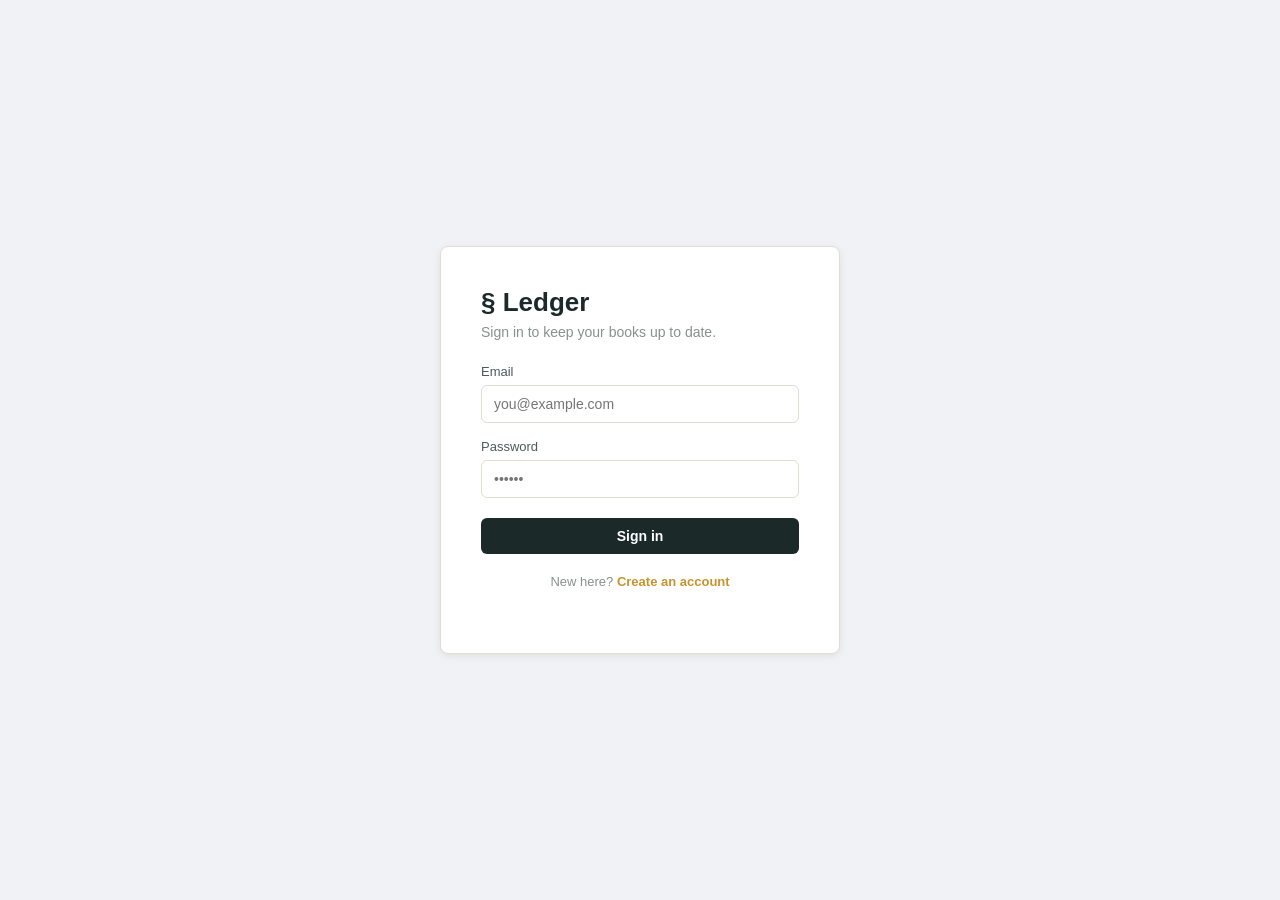
==== expense-tracker/src/main/resources/static/index.html @ 5defc19c "Initial commit - Full Stack Expense Tracker" ====
<!DOCTYPE html>
<html lang="en">
<head>
    <meta charset="UTF-8"/>
    <meta name="viewport" content="width=device-width, initial-scale=1.0"/>
    <title>Ledger — Login</title>
    <link rel="stylesheet" href="css/style.css"/>
</head>
<body>
<div class="auth-screen">
    <div class="auth-card">
        <h1>§ Ledger</h1>
        <p>Sign in to keep your books up to date.</p>
        <div class="error-banner" id="error" style="display:none;"></div>
        <form onsubmit="handleLogin">
            <div class="field">
                <label for="email">Email</label>
                <input id="email" type="email" required placeholder="you@example.com"/>
            </div>
            <div class="field">
                <label for="password">Password</label>
                <input id="password" type="password" required placeholder="••••••"/>
            </div>
            <button type="submit" class="btn-primary">Sign in</button>
        </form>
        <p style="text-align:center;margin-top:20px;font-size:13px;color:#8a8f8d;">
            New here? <a href="register.html">Create an account</a>
        </p>
    </div>
</div>
<script src="js/api.js"></script>
<script src="js/auth.js"></script>
</body>
</html>
---- expense-tracker/src/main/resources/static/css/style.css ----
* {
    box-sizing: border-box;
    margin: 0;
    padding: 0;
}

body {
    font-family: 'Segoe UI', sans-serif;
    background: #f0f2f5;
    color: #1b2a28;
}

/* ── Navbar ── */
.navbar {
    background: #ffffff;
    border-bottom: 1px solid #e3ddd1;
    padding: 16px 40px;
    display: flex;
    align-items: center;
    justify-content: space-between;
}
.navbar__brand {
    font-size: 22px;
    font-weight: 700;
    color: #1b2a28;
}
.navbar__brand span { color: #c8932f; }
.navbar__links a {
    text-decoration: none;
    color: #4b5b59;
    font-weight: 500;
    margin-left: 24px;
    font-size: 14px;
    padding-bottom: 2px;
}
.navbar__links a:hover,
.navbar__links a.active {
    color: #1b2a28;
    border-bottom: 2px solid #c8932f;
}
.navbar__user {
    display: flex;
    align-items: center;
    gap: 16px;
    font-size: 14px;
    color: #4b5b59;
}

/* ── Auth ── */
.auth-screen {
    min-height: 100vh;
    display: flex;
    align-items: center;
    justify-content: center;
    background: #f0f2f5;
}
.auth-card {
    background: #fff;
    border: 1px solid #e3ddd1;
    border-radius: 8px;
    padding: 40px;
    width: 100%;
    max-width: 400px;
    box-shadow: 0 2px 8px rgba(0,0,0,0.08);
}
.auth-card h1 { font-size: 26px; margin-bottom: 6px; }
.auth-card p  { color: #8a8f8d; font-size: 14px; margin-bottom: 24px; }
.auth-card a  { color: #c8932f; font-weight: 600; text-decoration: none; }

/* ── Fields ── */
.field {
    display: flex;
    flex-direction: column;
    gap: 6px;
    margin-bottom: 16px;
}
.field label { font-size: 13px; font-weight: 500; color: #4b5b59; }
.field input,
.field select {
    font-size: 14px;
    padding: 10px 12px;
    border: 1px solid #e3ddd1;
    border-radius: 6px;
    background: #fff;
    color: #1b2a28;
    width: 100%;
}
.field input:focus,
.field select:focus { border-color: #c8932f; outline: none; }

/* ── Buttons ── */
.btn-primary {
    width: 100%;
    margin-top: 4px;
    padding: 10px 18px;
    background: #1b2a28;
    color: #fff;
    border: none;
    border-radius: 6px;
    font-size: 14px;
    font-weight: 600;
    cursor: pointer;
}
.btn-primary:hover    { background: #0f1c1a; }
.btn-primary:disabled { opacity: 0.6; cursor: not-allowed; }

.btn-income {
    background: #1f7a5c;
    color: #fff;
    border: none;
    padding: 10px 20px;
    border-radius: 6px;
    cursor: pointer;
    font-weight: 600;
    font-size: 14px;
}
.btn-income:hover { background: #185f48; }

.btn-expense {
    background: #a8432b;
    color: #fff;
    border: none;
    padding: 10px 20px;
    border-radius: 6px;
    cursor: pointer;
    font-weight: 600;
    font-size: 14px;
}
.btn-expense:hover { background: #8c3522; }

.btn-ghost {
    background: transparent;
    border: 1px solid #e3ddd1;
    color: #4b5b59;
    padding: 8px 16px;
    border-radius: 6px;
    cursor: pointer;
    font-size: 14px;
}
.btn-ghost:hover { border-color: #4b5b59; }

.btn-remove {
    background: none;
    border: none;
    color: #8a8f8d;
    cursor: pointer;
    font-size: 13px;
}
.btn-remove:hover { color: #a8432b; }

/* ── Error ── */
.error-banner {
    background: #f7e9e4;
    color: #a8432b;
    border: 1px solid #a8432b;
    border-radius: 6px;
    padding: 10px 14px;
    font-size: 13px;
    margin-bottom: 16px;
}

/* ── Page ── */
.page { max-width: 1080px; margin: 0 auto; padding: 40px; }
.page-header { margin-bottom: 28px; }
.page-header h1 { font-size: 28px; }
.page-header p  { color: #8a8f8d; font-size: 14px; margin-top: 6px; }

/* ── Dashboard Cards ── */
.summary-grid {
    display: grid;
    grid-template-columns: repeat(3, 1fr);
    gap: 20px;
    margin-bottom: 36px;
}
.summary-card {
    background: #fff;
    border: 1px solid #e3ddd1;
    border-radius: 8px;
    padding: 24px;
    position: relative;
    overflow: hidden;
}
.summary-card::before {
    content: '';
    position: absolute;
    top: 0; left: 0;
    width: 4px; height: 100%;
}
.summary-card.income::before  { background: #1f7a5c; }
.summary-card.expense::before { background: #a8432b; }
.summary-card.savings::before { background: #c8932f; }
.summary-card__label {
    font-size: 12px;
    font-weight: 600;
    text-transform: uppercase;
    letter-spacing: 0.05em;
    color: #8a8f8d;
    display: block;
    margin-bottom: 10px;
}
.summary-card__amount {
    font-size: 28px;
    font-weight: 700;
    display: block;
}
.summary-card.income  .summary-card__amount { color: #1f7a5c; }
.summary-card.expense .summary-card__amount { color: #a8432b; }
.summary-card.savings .summary-card__amount { color: #c8932f; }

/* ── Transaction Form ── */
.transaction-form {
    background: #fff;
    border: 1px solid #e3ddd1;
    border-radius: 8px;
    padding: 28px;
    margin-bottom: 28px;
}
.form-row {
    display: grid;
    grid-template-columns: 1.2fr 1fr 1fr;
    gap: 16px;
}

/* ── Ledger Table ── */
.ledger {
    background: #fff;
    border: 1px solid #e3ddd1;
    border-radius: 8px;
    overflow: hidden;
}
.ledger table { width: 100%; border-collapse: collapse; }
.ledger th {
    text-align: left;
    font-size: 12px;
    font-weight: 600;
    text-transform: uppercase;
    letter-spacing: 0.04em;
    color: #8a8f8d;
    padding: 14px 20px;
    border-bottom: 1px solid #e3ddd1;
}
.ledger td {
    padding: 14px 20px;
    border-bottom: 1px solid #e3ddd1;
    font-size: 14px;
}
.ledger tr:last-child td { border-bottom: none; }
.ledger .amount { text-align: right; font-weight: 600; }
.ledger .amount.income  { color: #1f7a5c; }
.ledger .amount.expense { color: #a8432b; }
.category-badge {
    display: inline-block;
    padding: 3px 10px;
    border-radius: 999px;
    background: #f0f2f5;
    border: 1px solid #e3ddd1;
    font-size: 12px;
    font-weight: 500;
}
.empty-state {
    padding: 48px;
    text-align: center;
    color: #8a8f8d;
}
.empty-state p { font-size: 15px; color: #4b5b59; font-weight: 500; margin-bottom: 4px; }

@media (max-width: 720px) {
    .summary-grid        { grid-template-columns: 1fr; }
    .form-row            { grid-template-columns: 1fr; }
    .page                { padding: 20px; }
    .navbar              { padding: 16px 20px; flex-wrap: wrap; gap: 12px; }
}
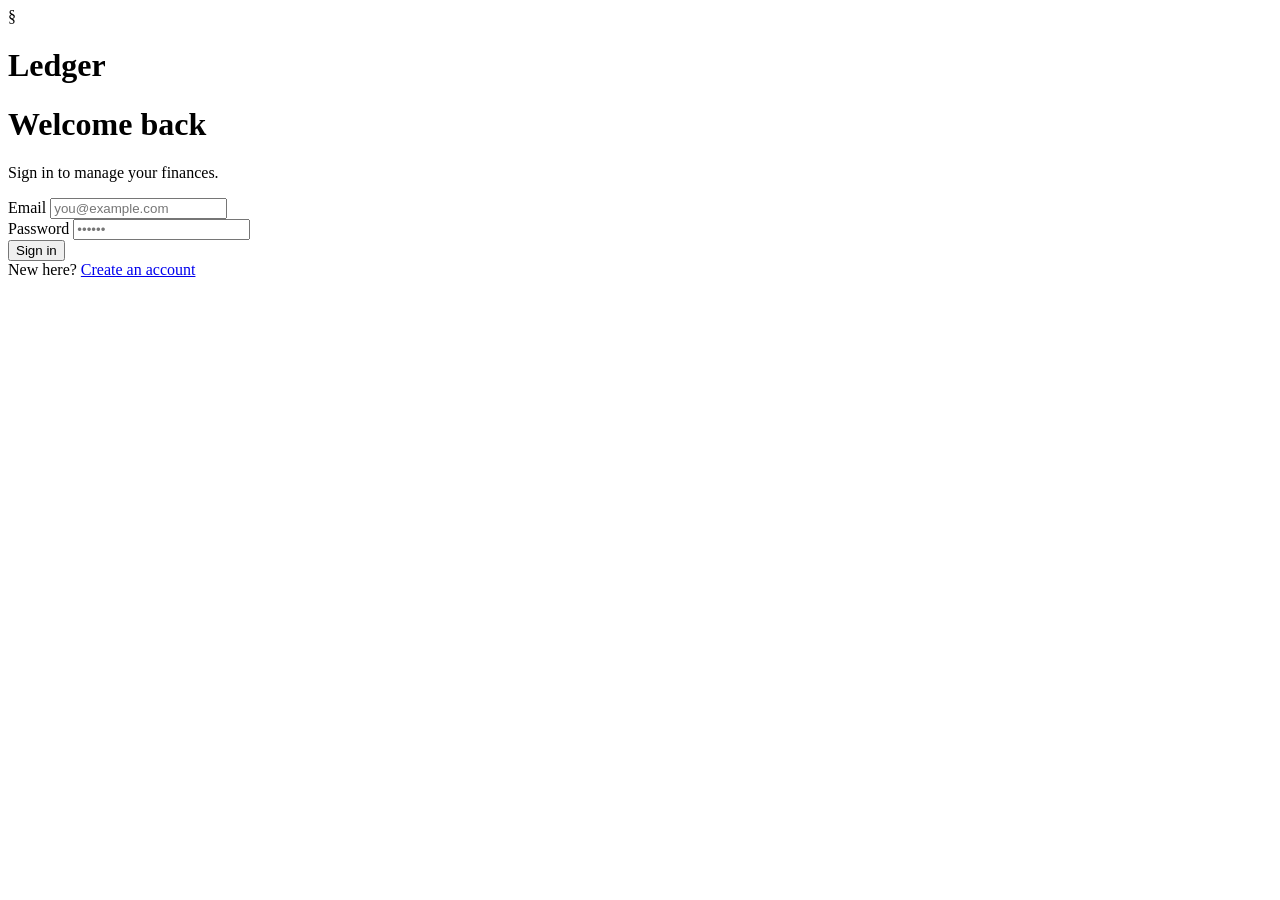
==== commit dab1ebad: "categories, search, filters, monthly reports, dashboard breakdown" ====
--- a/expense-tracker/src/main/resources/static/index.html
+++ b/expense-tracker/src/main/resources/static/index.html
@@ -3,32 +3,33 @@
 <head>
     <meta charset="UTF-8"/>
     <meta name="viewport" content="width=device-width, initial-scale=1.0"/>
-    <title>Ledger — Login</title>
-    <link rel="stylesheet" href="css/style.css"/>
+    <title>Ledger — Sign In</title>
+    <link rel="stylesheet" href="/css/style.css"/>
 </head>
 <body>
 <div class="auth-screen">
     <div class="auth-card">
-        <h1>§ Ledger</h1>
-        <p>Sign in to keep your books up to date.</p>
-        <div class="error-banner" id="error" style="display:none;"></div>
-        <form onsubmit="handleLogin">
+        <div class="auth-card__brand"><span class="mark">§</span><h1> Ledger </h1></div>
+        <h1>Welcome back</h1>
+        <p>Sign in to manage your finances.</p>
+        <div class="error-banner" id="error" style="display:none"></div>
+        <form onsubmit="handleLogin(event)">
             <div class="field">
                 <label for="email">Email</label>
-                <input id="email" type="email" required placeholder="you@example.com"/>
+                <input id="email" type="email" required placeholder="you@example.com" autocomplete="email"/>
             </div>
             <div class="field">
                 <label for="password">Password</label>
-                <input id="password" type="password" required placeholder="••••••"/>
+                <input id="password" type="password" required placeholder="••••••" autocomplete="current-password"/>
             </div>
-            <button type="submit" class="btn-primary">Sign in</button>
+            <button type="submit" class="btn btn-primary">Sign in</button>
         </form>
-        <p style="text-align:center;margin-top:20px;font-size:13px;color:#8a8f8d;">
-            New here? <a href="register.html">Create an account</a>
-        </p>
+        <div class="auth-card__footer">
+            New here? <a href="/register.html">Create an account</a>
+        </div>
     </div>
 </div>
-<script src="js/api.js"></script>
-<script src="js/auth.js"></script>
+<script src="/js/api.js"></script>
+<script src="/js/auth.js"></script>
 </body>
 </html>
